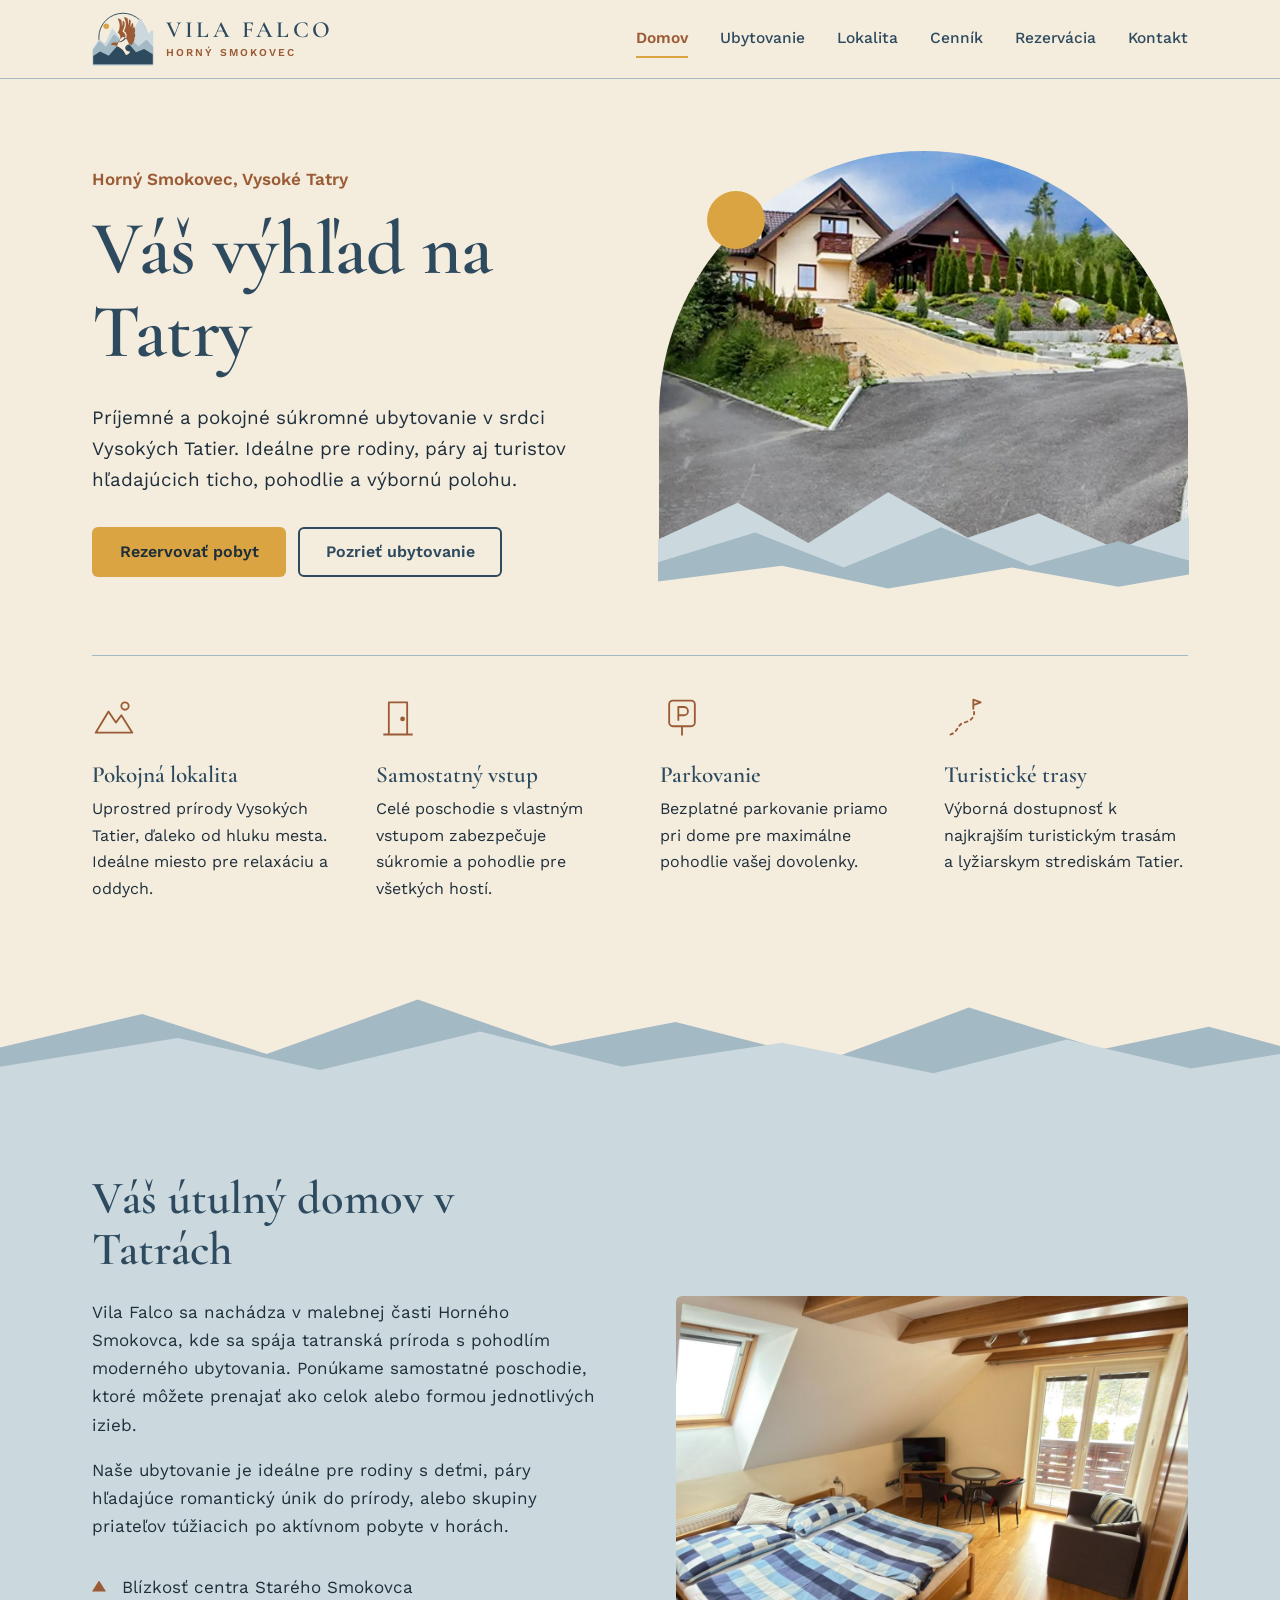
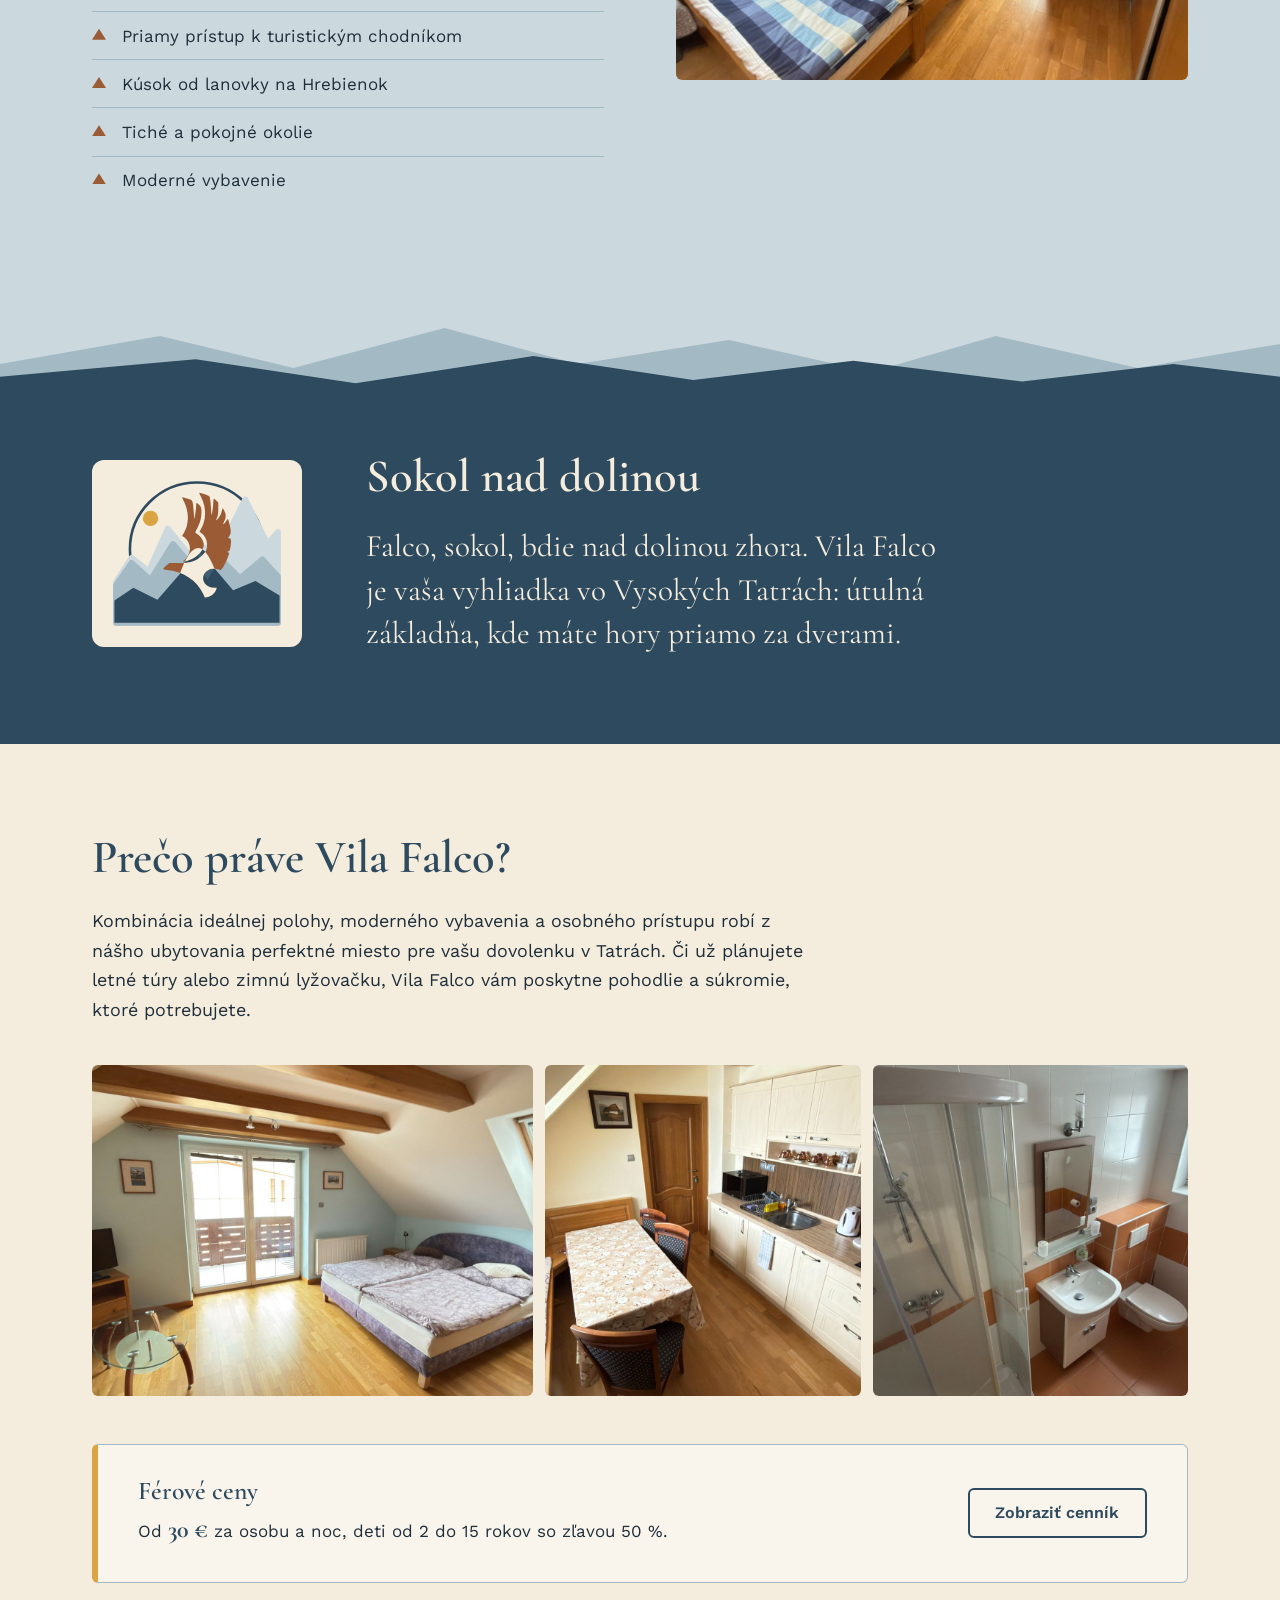
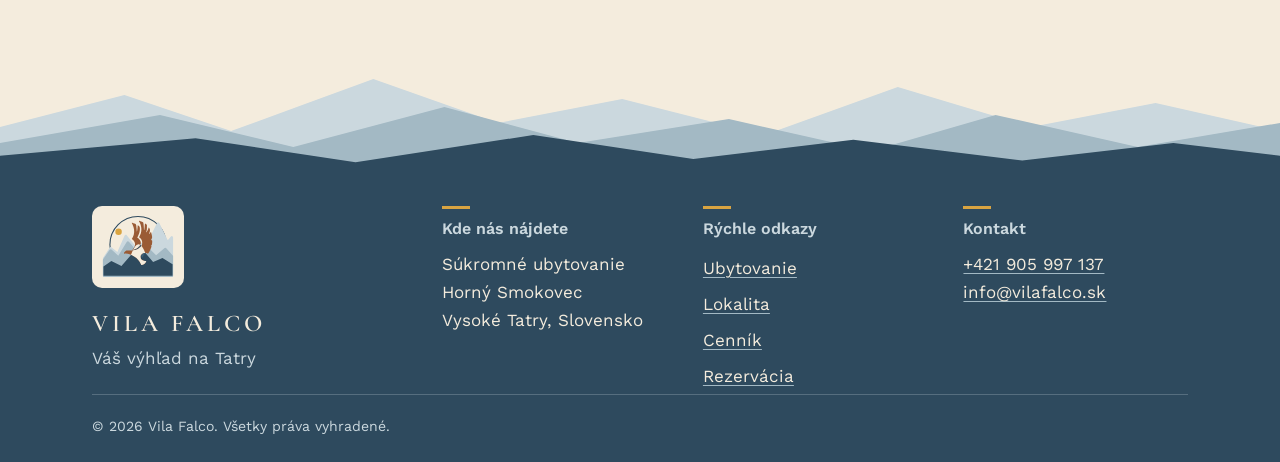
==== index.html @ 74155519 "Add files via upload" ====
<!DOCTYPE html>
<html lang="sk" class="no-js">
<head>
  <meta charset="UTF-8">
  <meta name="viewport" content="width=device-width, initial-scale=1">

  <!-- =========================================================
       SEO: názov a popis tejto stránky (zobrazuje Google)
       ========================================================= -->
  <title>Vila Falco – súkromné ubytovanie v Hornom Smokovci, Vysoké Tatry</title>
  <meta name="description" content="Vila Falco ponúka príjemné a pokojné súkromné ubytovanie v Hornom Smokovci, v srdci Vysokých Tatier.">
  <link rel="canonical" href="https://vilafalco.sk/">

  <!-- Náhľad pri zdieľaní odkazu (Facebook, WhatsApp, Messenger…) -->
  <meta property="og:type" content="website">
  <meta property="og:locale" content="sk_SK">
  <meta property="og:site_name" content="Vila Falco">
  <meta property="og:title" content="Vila Falco – Váš výhľad na Tatry">
  <meta property="og:description" content="Vila Falco ponúka príjemné a pokojné súkromné ubytovanie v Hornom Smokovci, v srdci Vysokých Tatier.">
  <meta property="og:url" content="https://vilafalco.sk/">
  <meta property="og:image" content="https://vilafalco.sk/fotky/vila-falco-dom.jpg">

  <!-- Ikony stránky (favicon) -->
  <link rel="icon" href="favicon.ico" sizes="any">
  <link rel="icon" type="image/png" sizes="32x32" href="favicon-32.png">
  <link rel="apple-touch-icon" href="apple-touch-icon.png">
  <link rel="manifest" href="site.webmanifest">
  <meta name="theme-color" content="#2E4A5E">

  <!-- Písma a štýly -->
  <link rel="preconnect" href="https://fonts.googleapis.com">
  <link rel="preconnect" href="https://fonts.gstatic.com" crossorigin>
  <link rel="stylesheet" href="https://fonts.googleapis.com/css2?family=Cormorant+Garamond:wght@500;600&family=Work+Sans:wght@400;500;600&display=swap">
  <link rel="stylesheet" href="styles.css">
  <script>document.documentElement.classList.replace('no-js', 'js');</script>
  <script src="script.js" defer></script>
</head>
<body>
  <a class="skip-link" href="#obsah">Preskočiť na obsah</a>

  <!-- =========================================================
       HLAVIČKA – rovnaká na všetkých stránkach.
       Pri zmene menu ju upravte na každej stránke.
       aria-current="page" označuje stránku, na ktorej ste.
       ========================================================= -->
  <header class="site-header">
    <div class="header-inner">
      <a href="index.html" class="brand" aria-label="Vila Falco, Horný Smokovec – úvodná stránka">
        <img src="vila-falco-badge.svg" alt="" class="brand-badge" width="200" height="174">
        <span class="brand-text" aria-hidden="true">
          <span class="brand-name">Vila Falco</span>
          <span class="brand-place">Horný Smokovec</span>
        </span>
      </a>

      <button class="menu-toggle" type="button" aria-expanded="false" aria-controls="hlavne-menu">
        <span class="menu-toggle-bars" aria-hidden="true"></span>
        Menu
      </button>

      <nav id="hlavne-menu" class="main-nav" aria-label="Hlavné menu">
        <ul>
          <li><a href="index.html" aria-current="page">Domov</a></li>
          <li><a href="ubytovanie.html">Ubytovanie</a></li>
          <li><a href="lokalita.html">Lokalita</a></li>
          <li><a href="cennik.html">Cenník</a></li>
          <li><a href="rezervacia.html">Rezervácia</a></li>
          <li><a href="kontakt.html">Kontakt</a></li>
        </ul>
      </nav>
    </div>
  </header>

  <main id="obsah">

    <!-- =========================================================
         TEXT: Úvod (hero)
         FOTKA: fotky/vila-falco-dom.jpg
         ========================================================= -->
    <section class="hero">
      <div class="container hero-grid">
        <div>
          <p class="hero-place">Horný Smokovec, Vysoké Tatry</p>
          <h1>Váš výhľad na Tatry</h1>
          <p class="lead">Príjemné a pokojné súkromné ubytovanie v srdci Vysokých Tatier. Ideálne pre rodiny, páry aj turistov hľadajúcich ticho, pohodlie a výbornú polohu.</p>
          <div class="button-row">
            <a href="rezervacia.html" class="btn btn-primary">Rezervovať pobyt</a>
            <a href="ubytovanie.html" class="btn btn-secondary">Pozrieť ubytovanie</a>
          </div>
        </div>
        <figure class="hero-photo">
          <img src="fotky/vila-falco-dom.jpg"
               alt="Vila Falco v Hornom Smokovci – dom s príjazdovou cestou a parkoviskom, okolo smreky a zeleň"
               width="1385" height="779" fetchpriority="high">
        </figure>
      </div>
    </section>

    <!-- =========================================================
         TEXT: Štyri výhody
         ========================================================= -->
    <section class="section" style="padding-top: 0;" aria-labelledby="vyhody-nadpis">
      <div class="container">
        <h2 id="vyhody-nadpis" class="visually-hidden">Prečo sa vám u nás bude páčiť</h2>
        <div class="features">

          <div class="feature">
            <svg class="feature-icon" viewBox="0 0 48 48" fill="none" stroke="currentColor" stroke-width="2" stroke-linejoin="round" aria-hidden="true"><circle cx="36" cy="11" r="4"/><path d="M4 40 18 17l8 12 6-8 12 19z"/></svg>
            <h3>Pokojná lokalita</h3>
            <p>Uprostred prírody Vysokých Tatier, ďaleko od hluku mesta. Ideálne miesto pre relaxáciu a oddych.</p>
          </div>

          <div class="feature">
            <svg class="feature-icon" viewBox="0 0 48 48" fill="none" stroke="currentColor" stroke-width="2" stroke-linejoin="round" aria-hidden="true"><path d="M14 42V7h20v35M8 42h32"/><circle cx="29" cy="25" r="1.6" fill="currentColor"/></svg>
            <h3>Samostatný vstup</h3>
            <p>Celé poschodie s vlastným vstupom zabezpečuje súkromie a pohodlie pre všetkých hostí.</p>
          </div>

          <div class="feature">
            <svg class="feature-icon" viewBox="0 0 48 48" fill="none" stroke="currentColor" stroke-width="2" stroke-linejoin="round" aria-hidden="true"><rect x="10" y="5" width="28" height="28" rx="4"/><path d="M20 27V12h6a4.5 4.5 0 0 1 0 9h-6M24 33v10"/></svg>
            <h3>Parkovanie</h3>
            <p>Bezplatné parkovanie priamo pri dome pre maximálne pohodlie vašej dovolenky.</p>
          </div>

          <div class="feature">
            <svg class="feature-icon" viewBox="0 0 48 48" fill="none" stroke="currentColor" stroke-width="2" stroke-linecap="round" stroke-linejoin="round" aria-hidden="true"><path d="M7 42c9-3 7-11 15-13s13-7 10-15" stroke-dasharray="3 4"/><path d="M32 4v10M32 4l8 3-8 3"/></svg>
            <h3>Turistické trasy</h3>
            <p>Výborná dostupnosť k najkrajším turistickým trasám a lyžiarskym strediskám Tatier.</p>
          </div>

        </div>
      </div>
    </section>

    <!-- =========================================================
         TEXT: Váš útulný domov v Tatrách
         FOTKA: fotky/izba-s-balkonom.jpg
         ========================================================= -->
    <div class="ridge ridge--to-mist" aria-hidden="true"></div>
    <section class="section section--mist">
      <div class="container split">
        <div>
          <h2>Váš útulný domov v Tatrách</h2>
          <p>Vila Falco sa nachádza v malebnej časti Horného Smokovca, kde sa spája tatranská príroda s pohodlím moderného ubytovania. Ponúkame samostatné poschodie, ktoré môžete prenajať ako celok alebo formou jednotlivých izieb.</p>
          <p>Naše ubytovanie je ideálne pre rodiny s deťmi, páry hľadajúce romantický únik do prírody, alebo skupiny priateľov túžiacich po aktívnom pobyte v horách.</p>
          <ul class="peak-list">
            <li>Blízkosť centra Starého Smokovca</li>
            <li>Priamy prístup k turistickým chodníkom</li>
            <li>Kúsok od lanovky na Hrebienok</li>
            <li>Tiché a pokojné okolie</li>
            <li>Moderné vybavenie</li>
          </ul>
        </div>
        <figure class="split-media">
          <img src="fotky/izba-s-balkonom.jpg"
               alt="Svetlá podkrovná izba s manželskou posteľou, drevenými trámami, stolíkom a dverami na balkón"
               width="1600" height="900" loading="lazy">
        </figure>
      </div>
    </section>

    <!-- =========================================================
         TEXT: Príbeh názvu
         ========================================================= -->
    <div class="ridge ridge--to-blue ridge--on-mist" aria-hidden="true"></div>
    <section class="story" aria-labelledby="pribeh-nadpis">
      <div class="container story-grid">
        <img src="vila-falco-badge.svg" alt="" class="story-badge" width="200" height="174" loading="lazy">
        <div>
          <h2 id="pribeh-nadpis">Sokol nad dolinou</h2>
          <p class="story-text">Falco, sokol, bdie nad dolinou zhora. Vila Falco je vaša vyhliadka vo Vysokých Tatrách: útulná základňa, kde máte hory priamo za dverami.</p>
        </div>
      </div>
    </section>

    <!-- =========================================================
         TEXT: Prečo práve Vila Falco? + malá galéria
         FOTKY: fotky/izba-svetla.jpg, fotky/kuchyna.jpg, fotky/kupelna-oranzova.jpg
         ========================================================= -->
    <section class="section">
      <div class="container">
        <div class="intro">
          <h2>Prečo práve Vila Falco?</h2>
          <p>Kombinácia ideálnej polohy, moderného vybavenia a osobného prístupu robí z nášho ubytovania perfektné miesto pre vašu dovolenku v Tatrách. Či už plánujete letné túry alebo zimnú lyžovačku, Vila Falco vám poskytne pohodlie a súkromie, ktoré potrebujete.</p>
        </div>

        <div class="gallery">
          <figure>
            <img src="fotky/izba-svetla.jpg" alt="Podkrovná izba s manželskou posteľou, televízorom a dverami na drevený balkón" width="1600" height="900" loading="lazy">
          </figure>
          <figure>
            <img src="fotky/kuchyna.jpg" alt="Spoločná kuchyňa s varnou doskou, mikrovlnkou, rýchlovarnou kanvicou a jedálenským kútom" width="1600" height="900" loading="lazy">
          </figure>
          <figure>
            <img src="fotky/kupelna-oranzova.jpg" alt="Kúpeľňa so sprchovacím kútom, umývadlom a toaletou" width="1600" height="900" loading="lazy">
          </figure>
        </div>

        <!-- CENA na úvodnej stránke – pri zmene cenníka upravte aj tu -->
        <div class="price-strip">
          <div>
            <h2>Férové ceny</h2>
            <p>Od <strong>30 €</strong> za osobu a noc, deti od 2 do 15 rokov so zľavou 50 %.</p>
          </div>
          <a href="cennik.html" class="btn btn-secondary">Zobraziť cenník</a>
        </div>
      </div>
    </section>

  </main>

  <!-- =========================================================
       PÄTIČKA – rovnaká na všetkých stránkach.
       Kontakty upravte tu (a v rovnakej časti ostatných stránok).
       ========================================================= -->
  <div class="ridge ridge--to-blue" aria-hidden="true"></div>
  <footer class="site-footer">
    <div class="container">
      <div class="footer-grid">
        <div>
          <img src="vila-falco-badge.svg" alt="Logo Vila Falco" class="footer-badge" width="200" height="174" loading="lazy">
          <p class="footer-name">Vila Falco</p>
          <p class="footer-tagline">Váš výhľad na Tatry</p>
        </div>

        <div>
          <h2 class="footer-heading">Kde nás nájdete</h2>
          <p>Súkromné ubytovanie<br>Horný Smokovec<br>Vysoké Tatry, Slovensko</p>
        </div>

        <nav aria-label="Rýchle odkazy">
          <h2 class="footer-heading">Rýchle odkazy</h2>
          <ul class="footer-links">
            <li><a href="ubytovanie.html">Ubytovanie</a></li>
            <li><a href="lokalita.html">Lokalita</a></li>
            <li><a href="cennik.html">Cenník</a></li>
            <li><a href="rezervacia.html">Rezervácia</a></li>
          </ul>
        </nav>

        <div>
          <h2 class="footer-heading">Kontakt</h2>
          <p>
            <a href="tel:+421905997137">+421 905 997 137</a><br>
            <a href="mailto:info@vilafalco.sk">info@vilafalco.sk</a>
          </p>
        </div>
      </div>

      <p class="footer-bottom">&copy; 2026 Vila Falco. Všetky práva vyhradené.</p>
    </div>
  </footer>
</body>
</html>
---- styles.css ----
/* =====================================================================
   VILA FALCO – spoločné štýly pre všetky stránky
   ---------------------------------------------------------------------
   Pre bežné úpravy (texty, ceny, fotky) tento súbor nepotrebujete.
   Farby a písma značky sú v sekcii 1 – stačí zmeniť hodnotu tam.
   ===================================================================== */


/* ---------- 1. ZNAČKA: farby a písma ---------- */
:root {
  --tatra:  #2E4A5E;   /* Tatra blue – hlavná farba */
  --timber: #9A5B35;   /* Timber – sekundárna */
  --honey:  #D9A441;   /* Honey – tlačidlá a drobné akcenty */
  --cream:  #F4ECDD;   /* Cream – pozadie */
  --mist:   #CBD8DE;   /* svetlý horský odtieň */
  --slate:  #A3B9C4;   /* tmavší horský odtieň */
  --ink:    #1E2E3A;   /* tmavý text (lepšia čitateľnosť) */
  --paper:  #FAF5EC;   /* svetlé plochy na krémovom pozadí */

  --font-display: 'Cormorant Garamond', Georgia, 'Times New Roman', serif;
  --font-body: 'Work Sans', system-ui, -apple-system, 'Segoe UI', Roboto, Arial, sans-serif;

  --radius: 6px;
  --max: 1160px;
}


/* ---------- 2. Základ ---------- */
*, *::before, *::after { box-sizing: border-box; }

html { -webkit-text-size-adjust: 100%; scroll-padding-top: 6rem; }

body {
  margin: 0;
  font-family: var(--font-body);
  font-size: 1.0625rem;
  line-height: 1.65;
  color: var(--ink);
  background: var(--cream);
}

img { max-width: 100%; height: auto; display: block; }
figure { margin: 0; }

h1, h2, h3 {
  font-family: var(--font-display);
  font-weight: 600;
  color: var(--tatra);
  line-height: 1.1;
  margin: 0 0 0.5em;
}
h1 { font-size: clamp(2.75rem, 9vw, 4.75rem); letter-spacing: -0.01em; }
h2 { font-size: clamp(2rem, 5.5vw, 2.9rem); }
h3 { font-size: 1.5rem; }

p { margin: 0 0 1em; }

a { color: var(--tatra); text-underline-offset: 3px; }
a:hover { color: var(--timber); }

/* Viditeľný rámik pri ovládaní klávesnicou */
:focus-visible { outline: 3px solid var(--tatra); outline-offset: 3px; border-radius: 2px; }
.site-footer :focus-visible,
.story :focus-visible { outline-color: var(--cream); }

.skip-link {
  position: absolute; left: 1rem; top: -4rem; z-index: 300;
  background: var(--tatra); color: var(--cream);
  padding: 0.7rem 1.1rem; border-radius: var(--radius); text-decoration: none;
}
.skip-link:focus { top: 1rem; color: var(--cream); }

.container { width: 100%; max-width: var(--max); margin: 0 auto; padding: 0 1.25rem; }

.section { padding: 3.5rem 0; }
.section--mist { background: var(--mist); }

.lead { font-size: 1.18rem; max-width: 34rem; }

@media (min-width: 768px) {
  .container { padding: 0 2rem; }
}
@media (min-width: 960px) {
  .section { padding: 5.5rem 0; }
}


/* ---------- 3. Tlačidlá ---------- */
.btn {
  display: inline-flex; align-items: center; justify-content: center;
  min-height: 50px; padding: 0.8rem 1.6rem;
  border: 2px solid transparent; border-radius: var(--radius);
  font: 600 1rem/1.2 var(--font-body);
  text-decoration: none; cursor: pointer;
  transition: background-color .2s, color .2s, border-color .2s;
}
.btn-primary { background: var(--honey); color: var(--ink); }
.btn-primary:hover { background: #C8922F; color: var(--ink); }
.btn-secondary { background: transparent; border-color: var(--tatra); color: var(--tatra); }
.btn-secondary:hover { background: var(--tatra); color: var(--cream); }

.button-row { display: flex; flex-wrap: wrap; gap: 0.75rem; margin-top: 2rem; }


/* ---------- 4. Hlavička a menu ---------- */
.site-header {
  position: sticky; top: 0; z-index: 100;
  background: var(--cream);
  border-bottom: 1px solid var(--slate);
}
.header-inner {
  position: relative;
  display: flex; align-items: center; justify-content: space-between; gap: 1rem;
  max-width: var(--max); margin: 0 auto; padding: 0.6rem 1.25rem;
}

.brand { display: flex; align-items: center; gap: 0.75rem; text-decoration: none; }
.brand-badge { width: 52px; height: auto; }
.brand-text { display: flex; flex-direction: column; line-height: 1; }
.brand-name {
  font-family: var(--font-display); font-weight: 600; font-size: 1.3rem;
  letter-spacing: 0.14em; text-transform: uppercase; color: var(--tatra); white-space: nowrap;
}
@media (min-width: 960px) { .brand-name { font-size: 1.45rem; letter-spacing: 0.16em; } }
.brand-place {
  margin-top: 0.35rem; white-space: nowrap;
  font-size: 0.66rem; font-weight: 600; letter-spacing: 0.2em;
  text-transform: uppercase; color: var(--timber);
}

.main-nav ul { list-style: none; margin: 0; padding: 0; }
.main-nav a { color: var(--tatra); text-decoration: none; font-weight: 500; }
.main-nav a[aria-current="page"] { color: var(--timber); font-weight: 600; }

/* Tlačidlo menu (mobil) */
.menu-toggle { display: none; }
.js .menu-toggle {
  display: inline-flex; align-items: center; gap: 0.55rem;
  min-height: 44px; padding: 0.5rem 0.9rem;
  background: transparent; border: 1.5px solid var(--tatra); border-radius: var(--radius);
  color: var(--tatra); font: 600 0.9rem var(--font-body); cursor: pointer;
}
.menu-toggle-bars,
.menu-toggle-bars::before,
.menu-toggle-bars::after {
  display: block; width: 18px; height: 2px; background: currentColor; position: relative;
}
.menu-toggle-bars::before, .menu-toggle-bars::after { content: ""; position: absolute; left: 0; }
.menu-toggle-bars::before { top: -6px; }
.menu-toggle-bars::after { top: 6px; }

/* Rozbalené menu na mobile */
.js .main-nav {
  display: none;
  position: absolute; top: 100%; left: 0; right: 0;
  background: var(--cream); border-bottom: 1px solid var(--slate);
}
.js .main-nav.is-open { display: block; }
.js .main-nav a { display: block; padding: 0.95rem 1.25rem; border-top: 1px solid var(--mist); }

/* Bez JavaScriptu: menu sa zobrazí pod logom */
.no-js .header-inner { flex-wrap: wrap; }
.no-js .main-nav { width: 100%; }
.no-js .main-nav ul { display: flex; flex-wrap: wrap; gap: 0.25rem 1.25rem; }

@media (min-width: 960px) {
  .header-inner { padding: 0.75rem 2rem; }
  .brand-badge { width: 62px; }
  .js .menu-toggle { display: none; }
  .js .main-nav, .main-nav {
    display: block; position: static; width: auto; border: 0; background: none;
  }
  .main-nav ul, .no-js .main-nav ul { display: flex; gap: 2rem; }
  .js .main-nav a, .main-nav a {
    position: relative; display: block; padding: 0.4rem 0; border: 0; font-size: 0.97rem;
  }
  .main-nav a::after {
    content: ""; position: absolute; left: 0; right: 0; bottom: 0; height: 2px;
    background: var(--honey); transform: scaleX(0); transform-origin: left; transition: transform .2s;
  }
  .main-nav a:hover::after,
  .main-nav a[aria-current="page"]::after { transform: scaleX(1); }
}


/* ---------- 5. Horské hrebene (oddeľovače sekcií) ---------- */
.ridge {
  display: block; height: 56px; margin-bottom: -1px;
  background-repeat: no-repeat; background-size: 100% 100%;
}
@media (min-width: 960px) { .ridge { height: 96px; } }

/* do svetlomodrej sekcie */
.ridge--to-mist {
  background-image: url("data:image/svg+xml,%3Csvg xmlns='http://www.w3.org/2000/svg' viewBox='0 0 1440 120' preserveAspectRatio='none'%3E%3Cpolygon fill='%23A3B9C4' points='0,120 0,72 160,30 300,80 470,12 620,70 760,40 930,88 1090,22 1240,74 1360,46 1440,70 1440,120'/%3E%3Cpolygon fill='%23CBD8DE' points='0,120 0,96 200,60 360,100 540,52 700,96 880,66 1050,104 1200,62 1340,98 1440,80 1440,120'/%3E%3C/svg%3E");
}
/* do tmavomodrej sekcie / pätičky */
.ridge--to-blue {
  background-image: url("data:image/svg+xml,%3Csvg xmlns='http://www.w3.org/2000/svg' viewBox='0 0 1440 120' preserveAspectRatio='none'%3E%3Cpolygon fill='%23CBD8DE' points='0,120 0,70 140,30 260,75 420,10 560,65 700,35 860,80 1010,20 1160,70 1300,40 1440,75 1440,120'/%3E%3Cpolygon fill='%23A3B9C4' points='0,120 0,90 180,55 330,95 500,45 650,90 820,60 980,100 1120,55 1280,95 1440,65 1440,120'/%3E%3Cpolygon fill='%232E4A5E' points='0,120 0,106 220,84 400,114 600,80 780,110 960,86 1150,112 1320,90 1440,106 1440,120'/%3E%3C/svg%3E");
}
.ridge--on-mist { background-color: var(--mist); }


/* ---------- 6. Úvod (hero) ---------- */
.hero { padding: 2.5rem 0 3rem; }
.hero-grid { display: grid; gap: 2.5rem; align-items: center; }
.hero h1 { margin-bottom: 0.35em; }
.hero-place { font-weight: 600; color: var(--timber); margin-bottom: 0.9rem; }

/* Fotka v tvare oblúka s horami vpredu – ako v logu */
.hero-photo { position: relative; }
.hero-photo img {
  width: 100%; aspect-ratio: 4 / 3; object-fit: cover; object-position: 30% center;
  border-radius: 50% 50% 0 0 / 34% 34% 0 0;
}
.hero-photo::before { /* slnko */
  content: ""; position: absolute; z-index: 1;
  width: 13%; aspect-ratio: 1; border-radius: 50%;
  top: 4%; left: 6%; background: var(--honey);
}
.hero-photo::after { /* hrebene pred fotkou */
  content: ""; position: absolute; left: -1px; right: -1px; bottom: -1px; height: 24%;
  background: url("data:image/svg+xml,%3Csvg xmlns='http://www.w3.org/2000/svg' viewBox='0 0 600 120' preserveAspectRatio='none'%3E%3Cpolygon fill='%23CBD8DE' points='0,120 0,60 90,18 170,64 260,6 350,58 430,30 520,72 600,34 600,120'/%3E%3Cpolygon fill='%23A3B9C4' points='0,120 0,86 110,52 210,92 320,46 420,90 520,62 600,84 600,120'/%3E%3Cpolygon fill='%23F4ECDD' points='0,120 0,108 140,90 260,116 400,92 520,114 600,100 600,120'/%3E%3C/svg%3E") no-repeat bottom / 100% 100%;
}

@media (min-width: 960px) {
  .hero { padding: 4.5rem 0 4rem; }
  .hero-grid { grid-template-columns: 1fr 1.05fr; gap: 4rem; }
  .hero-photo img { aspect-ratio: 6 / 5; border-radius: 50% 50% 0 0 / 60% 60% 0 0; }
  .hero-photo::before { width: 11%; top: 9%; left: 9%; }
}


/* ---------- 7. Výhody (ikony) ---------- */
.features {
  display: grid; gap: 2rem 2.5rem; grid-template-columns: 1fr;
  border-top: 1px solid var(--slate); padding-top: 2.5rem;
}
.feature-icon { width: 44px; height: 44px; color: var(--timber); margin-bottom: 0.9rem; }
.feature h3 { font-size: 1.45rem; margin-bottom: 0.35em; }
.feature p { margin: 0; font-size: 1rem; }

@media (min-width: 640px) { .features { grid-template-columns: repeat(2, 1fr); } }
@media (min-width: 1024px) { .features { grid-template-columns: repeat(4, 1fr); } }


/* ---------- 8. Text + fotka vedľa seba ---------- */
.split { display: grid; gap: 2.25rem; align-items: center; }
.split-media img { width: 100%; aspect-ratio: 4 / 3; object-fit: cover; border-radius: var(--radius); }
@media (min-width: 960px) {
  .split { grid-template-columns: 1fr 1fr; gap: 4.5rem; }
  .split--reverse .split-media { order: 2; }
}

/* Odrážky v tvare malého štítu */
.peak-list { list-style: none; margin: 1.5rem 0 0; padding: 0; }
.peak-list li { position: relative; padding: 0.6rem 0 0.6rem 1.9rem; border-bottom: 1px solid var(--slate); }
.peak-list li:last-child { border-bottom: 0; }
.peak-list li::before {
  content: ""; position: absolute; left: 0; top: 1.05rem;
  width: 14px; height: 11px; background: var(--timber);
  clip-path: polygon(50% 0, 100% 100%, 0 100%);
}


/* ---------- 9. Príbeh názvu (tmavá sekcia) ---------- */
.story { background: var(--tatra); color: var(--cream); padding: 3rem 0 4rem; }
.story-grid { display: grid; gap: 2rem; align-items: center; }
.story-badge { width: 140px; background: var(--cream); padding: 0.9rem; border-radius: 12px; }
.story h2 { color: var(--cream); }
.story-text {
  font-family: var(--font-display); font-size: clamp(1.45rem, 3.6vw, 1.95rem);
  line-height: 1.4; max-width: 36rem; margin: 0;
}
@media (min-width: 960px) {
  .story { padding: 4rem 0 5.5rem; }
  .story-grid { grid-template-columns: auto 1fr; gap: 4rem; }
  .story-badge { width: 210px; padding: 1.2rem; }
}


/* ---------- 10. Galéria a cenový pás ---------- */
.intro { max-width: 46rem; }
.intro p { font-size: 1.12rem; }

.gallery { display: grid; gap: 0.75rem; grid-template-columns: 1fr 1fr; margin: 2.5rem 0 3rem; }
.gallery figure:first-child { grid-column: 1 / -1; }
.gallery img { width: 100%; aspect-ratio: 4 / 3; object-fit: cover; border-radius: var(--radius); }
@media (min-width: 768px) {
  .gallery { grid-template-columns: 1.4fr 1fr 1fr; }
  .gallery figure:first-child { grid-column: auto; }
  .gallery img { height: 100%; }
}

.price-strip {
  display: flex; flex-direction: column; gap: 1.25rem;
  background: var(--paper); border: 1px solid var(--slate); border-left: 6px solid var(--honey);
  border-radius: var(--radius); padding: 1.75rem 1.5rem;
}
.price-strip h2 { font-size: 1.6rem; margin-bottom: 0.2em; }
.price-strip p { margin: 0; }
.price-strip strong { font-family: var(--font-display); font-size: 1.5rem; color: var(--tatra); }
@media (min-width: 768px) {
  .price-strip { flex-direction: row; align-items: center; justify-content: space-between; padding: 2rem 2.5rem; }
}


/* ---------- 11. Pätička ---------- */
.site-footer { background: var(--tatra); color: var(--cream); padding: 2.5rem 0 1.5rem; }
.footer-grid { display: grid; gap: 2.25rem; }
.footer-badge { width: 92px; background: var(--cream); padding: 0.6rem; border-radius: 10px; margin-bottom: 1rem; }
.footer-name {
  font-family: var(--font-display); font-weight: 600; font-size: 1.5rem;
  letter-spacing: 0.16em; text-transform: uppercase; margin: 0;
}
.footer-tagline { color: var(--mist); margin: 0.2rem 0 0; }
.footer-heading {
  font-family: var(--font-body); font-size: 1rem; font-weight: 600; color: var(--mist);
  margin-bottom: 0.8rem;
}
.footer-heading::before {
  content: ""; display: block; width: 28px; height: 3px; background: var(--honey); margin-bottom: 0.7rem;
}
.site-footer p { margin: 0; }
.site-footer a { color: var(--cream); text-decoration-color: var(--slate); }
.site-footer a:hover { color: var(--cream); text-decoration-color: var(--honey); }
.footer-links { list-style: none; margin: 0; padding: 0; }
.footer-links a { display: inline-block; padding: 0.25rem 0; }
.footer-bottom {
  margin-top: 2.5rem; padding-top: 1.25rem; border-top: 1px solid rgba(203, 216, 222, 0.25);
  font-size: 0.88rem; color: var(--mist);
}
@media (min-width: 700px) { .footer-grid { grid-template-columns: 1fr 1fr; } }
@media (min-width: 1024px) { .footer-grid { grid-template-columns: 1.4fr 1fr 1fr 1fr; } }


/* ---------- 12. Prístupnosť: menej pohybu ---------- */
@media (prefers-reduced-motion: reduce) {
  *, *::before, *::after { transition: none !important; animation: none !important; }
}


/* ---------- 13. Pomocné ---------- */
.visually-hidden {
  position: absolute !important; width: 1px; height: 1px; overflow: hidden;
  clip: rect(0 0 0 0); white-space: nowrap; border: 0; padding: 0; margin: -1px;
}


/* =====================================================================
   PODSTRÁNKY
   ===================================================================== */

/* ---------- 14. Nadpis podstránky ---------- */
.page-head { padding: 2.75rem 0 2.25rem; }
.page-head h1 { font-size: clamp(2.6rem, 8vw, 4rem); margin-bottom: 0.25em; }
.page-head .lead { margin: 0; }
@media (min-width: 960px) { .page-head { padding: 4.5rem 0 3rem; } }

.section-title { margin-bottom: 2rem; max-width: 40rem; }
.center { text-align: center; margin-left: auto; margin-right: auto; }

/* ---------- 15. Mriežka položiek (vybavenie, atrakcie…) ---------- */
.item-grid { display: grid; gap: 2rem 2.5rem; grid-template-columns: 1fr; }
.item-grid--rule { border-top: 1px solid var(--slate); padding-top: 2.5rem; }
.item h3 { font-size: 1.4rem; margin-bottom: 0.35em; }
.item p { margin: 0; font-size: 1rem; }
.item .feature-icon { margin-bottom: 0.75rem; }
@media (min-width: 640px) { .item-grid { grid-template-columns: repeat(2, 1fr); } }
@media (min-width: 1024px) { .item-grid--3 { grid-template-columns: repeat(3, 1fr); } .item-grid--4 { grid-template-columns: repeat(4, 1fr); } }

/* ---------- 16. Fotogaléria ---------- */
.photo-grid { display: grid; gap: 0.75rem; grid-template-columns: 1fr 1fr; }
.photo-grid img { width: 100%; aspect-ratio: 4 / 3; object-fit: cover; border-radius: var(--radius); }
@media (min-width: 768px) { .photo-grid { grid-template-columns: repeat(3, 1fr); } }

/* ---------- 17. Miesto pre chýbajúcu fotku ---------- */
.placeholder {
  display: flex; align-items: center; justify-content: center; text-align: center;
  aspect-ratio: 4 / 3; padding: 1.5rem;
  border: 2px dashed var(--slate); border-radius: var(--radius);
  background: var(--paper); color: var(--tatra); font-weight: 500;
}

/* ---------- 18. Výzva na konci stránky ---------- */
.cta-block { text-align: center; padding: 1rem 0 0; }
.cta-block p { max-width: 34rem; margin: 0 auto; font-size: 1.12rem; }
.cta-block .button-row { justify-content: center; }

/* ---------- 19. Cenník ---------- */
.price-card {
  background: var(--paper); border: 1px solid var(--slate); border-top: 6px solid var(--honey);
  border-radius: var(--radius); padding: 1.75rem 1.5rem; margin-bottom: 3rem;
}
.price-card h2 { font-size: 1.6rem; }
.price-main { display: flex; flex-wrap: wrap; align-items: baseline; gap: 0.25rem 0.6rem; }
.price-main strong { font-family: var(--font-display); font-weight: 600; font-size: clamp(3.5rem, 12vw, 4.75rem); line-height: 1; color: var(--tatra); }
.price-note { color: var(--timber); font-weight: 500; margin: 0.6rem 0 0; }
.price-rows { list-style: none; margin: 1.75rem 0 0; padding: 0; border-top: 1px solid var(--slate); }
.price-rows li { display: flex; justify-content: space-between; gap: 1rem; padding: 0.85rem 0; border-bottom: 1px solid var(--slate); }
.price-rows strong { color: var(--tatra); white-space: nowrap; }
.price-extras { display: grid; gap: 1rem; margin-top: 1.75rem; }
.price-extra { background: var(--cream); border-radius: var(--radius); padding: 1.1rem 1.25rem; }
.price-extra h3 { font-size: 1.25rem; margin-bottom: 0.2em; }
.price-extra p { margin: 0; font-size: 0.97rem; }
.small-note { font-size: 0.9rem; color: var(--tatra); margin: 0.75rem 0 0; }
@media (min-width: 640px) { .price-extras { grid-template-columns: 1fr 1fr; } }
@media (min-width: 768px) { .price-card { padding: 2.5rem 3rem; } }

.narrow { max-width: 820px; margin: 0 auto; }

/* ---------- 20. Kroky rezervácie ---------- */
.steps { list-style: none; counter-reset: krok; margin: 0; padding: 0; display: grid; gap: 1.75rem; }
.steps li { counter-increment: krok; position: relative; padding-left: 3.75rem; }
.steps li::before {
  content: counter(krok);
  position: absolute; left: 0; top: 0;
  width: 2.6rem; height: 2.6rem; border-radius: 50%;
  display: flex; align-items: center; justify-content: center;
  background: var(--tatra); color: var(--cream);
  font: 600 1.25rem var(--font-display);
}
.steps h3 { font-size: 1.35rem; margin-bottom: 0.2em; }
.steps p { margin: 0; }
@media (min-width: 900px) { .steps { grid-template-columns: repeat(4, 1fr); } }

/* ---------- 21. Formuláre ---------- */
.form-card {
  background: var(--paper); border: 1px solid var(--slate); border-radius: var(--radius);
  padding: 1.75rem 1.25rem; max-width: 760px; margin: 0 auto;
}
.form-card h2 { font-size: 2rem; }
.form-row { display: grid; gap: 0 1.25rem; }
@media (min-width: 600px) { .form-row { grid-template-columns: 1fr 1fr; } .form-card { padding: 2.5rem; } }

.field { margin-bottom: 1.35rem; }
.field label { display: block; font-weight: 600; color: var(--tatra); margin-bottom: 0.4rem; }
.field input, .field select, .field textarea {
  width: 100%; min-height: 50px; padding: 0.75rem 0.9rem;
  font: 1rem var(--font-body); color: var(--ink);
  background: #fff; border: 1.5px solid var(--slate); border-radius: var(--radius);
}
.field textarea { min-height: 140px; resize: vertical; }
.field input:focus, .field select:focus, .field textarea:focus { border-color: var(--tatra); }
.field-check { display: flex; gap: 0.7rem; align-items: flex-start; margin-bottom: 1.5rem; }
.field-check input { width: 22px; height: 22px; margin-top: 0.15rem; accent-color: var(--tatra); flex-shrink: 0; }
.hp-field { position: absolute; left: -9999px; }
.form-card .btn { width: 100%; }
.form-hint { font-size: 0.93rem; margin: 1.25rem 0 0; text-align: center; }
.form-status { margin-top: 1rem; padding: 0; border-radius: var(--radius); font-weight: 500; }
.form-status.is-success { padding: 1rem; background: var(--mist); color: var(--ink); border-left: 5px solid var(--tatra); }
.form-status.is-error { padding: 1rem; background: #F6E1D3; color: var(--ink); border-left: 5px solid var(--timber); }

/* ---------- 22. Kontaktné údaje a otázky ---------- */
.contact-list { display: grid; gap: 1.5rem; margin: 0; }
.contact-list dt { font-weight: 600; color: var(--timber); margin-bottom: 0.15rem; }
.contact-list dd { margin: 0; font-size: 1.08rem; }
.muted { font-size: 0.95rem; color: var(--tatra); }

.info-box { background: var(--paper); border-radius: var(--radius); padding: 1.5rem; margin-top: 1.5rem; }
.info-box h3 { font-size: 1.4rem; }
.info-box p:last-child { margin-bottom: 0; }

.faq { max-width: 800px; margin: 0 auto; border-top: 1px solid var(--slate); }
.faq details { border-bottom: 1px solid var(--slate); }
.faq summary {
  cursor: pointer; list-style: none; position: relative;
  padding: 1.1rem 2.5rem 1.1rem 0;
  font: 600 1.35rem/1.25 var(--font-display); color: var(--tatra);
}
.faq summary::-webkit-details-marker { display: none; }
.faq summary::after {
  content: "+"; position: absolute; right: 0.25rem; top: 50%; transform: translateY(-50%);
  font: 400 1.6rem var(--font-body); color: var(--timber);
}
.faq details[open] summary::after { content: "−"; }
.faq details p { margin: 0 0 1.2rem; }
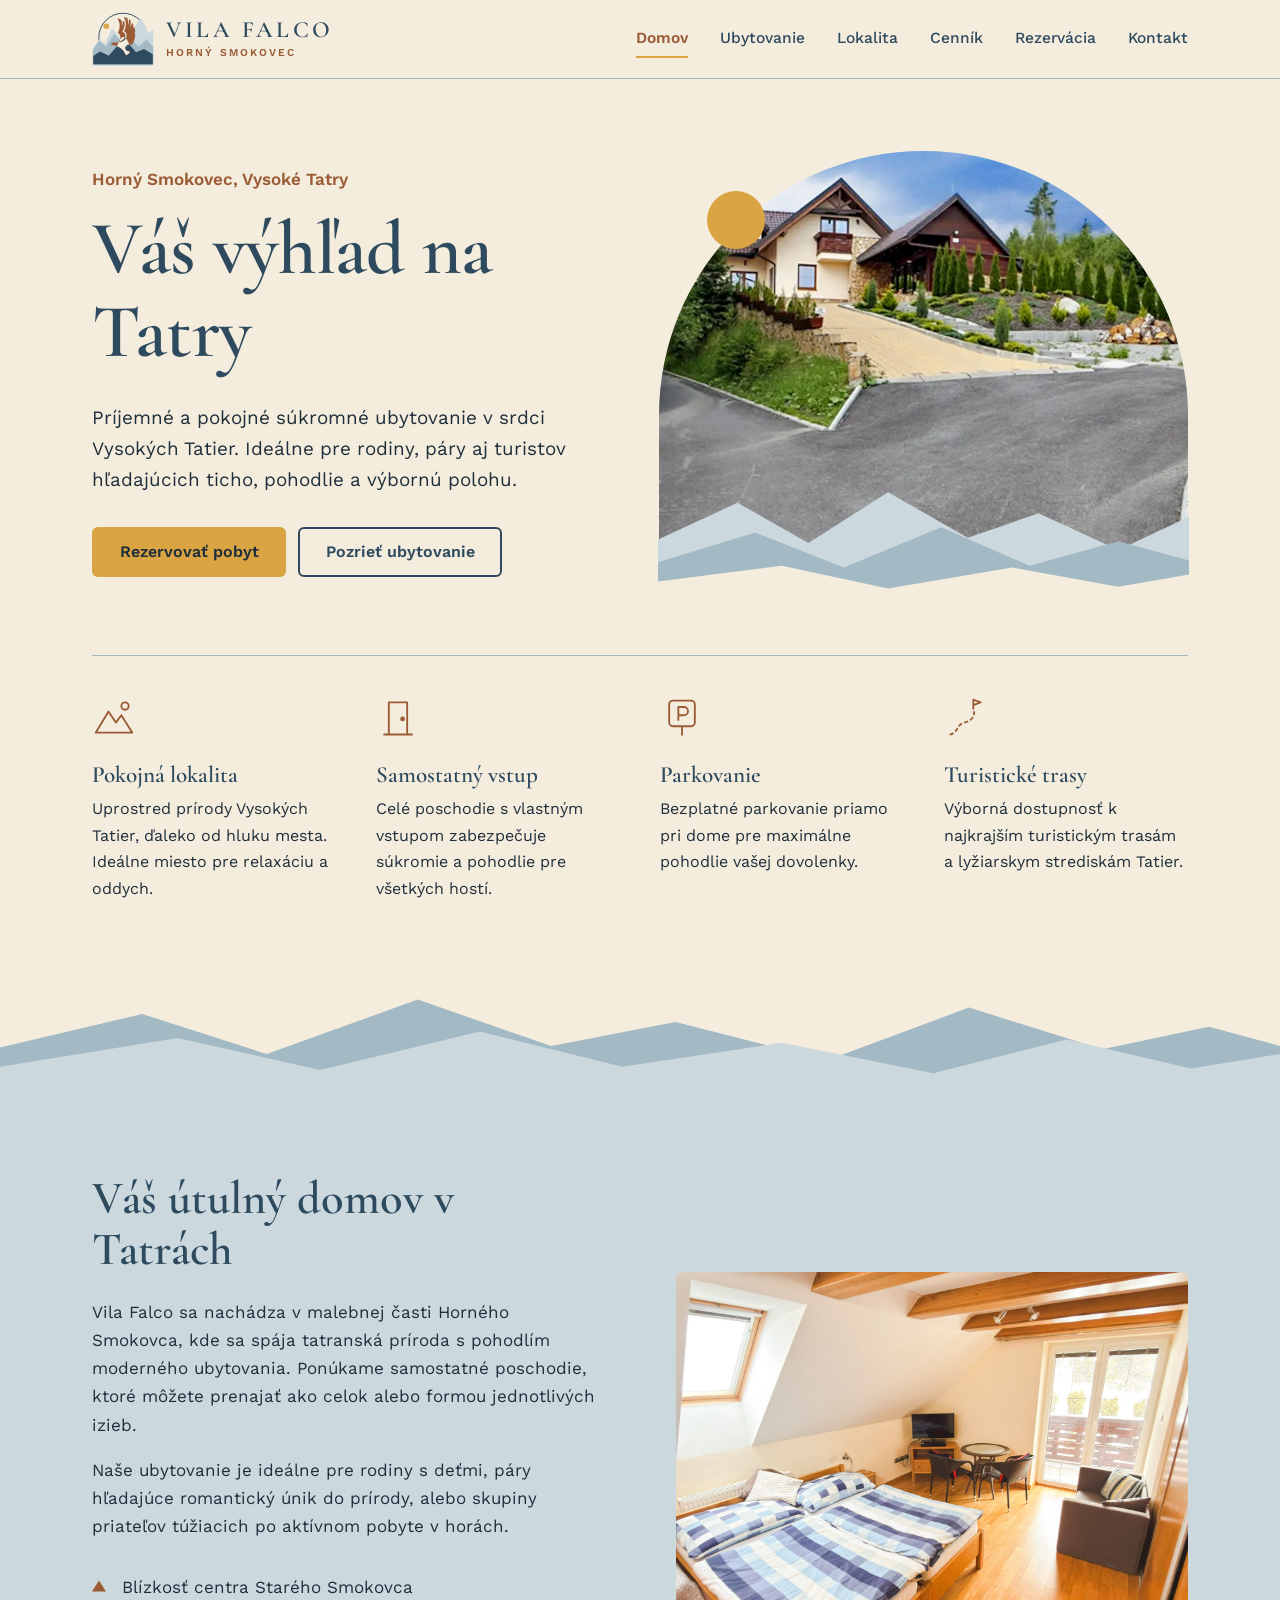
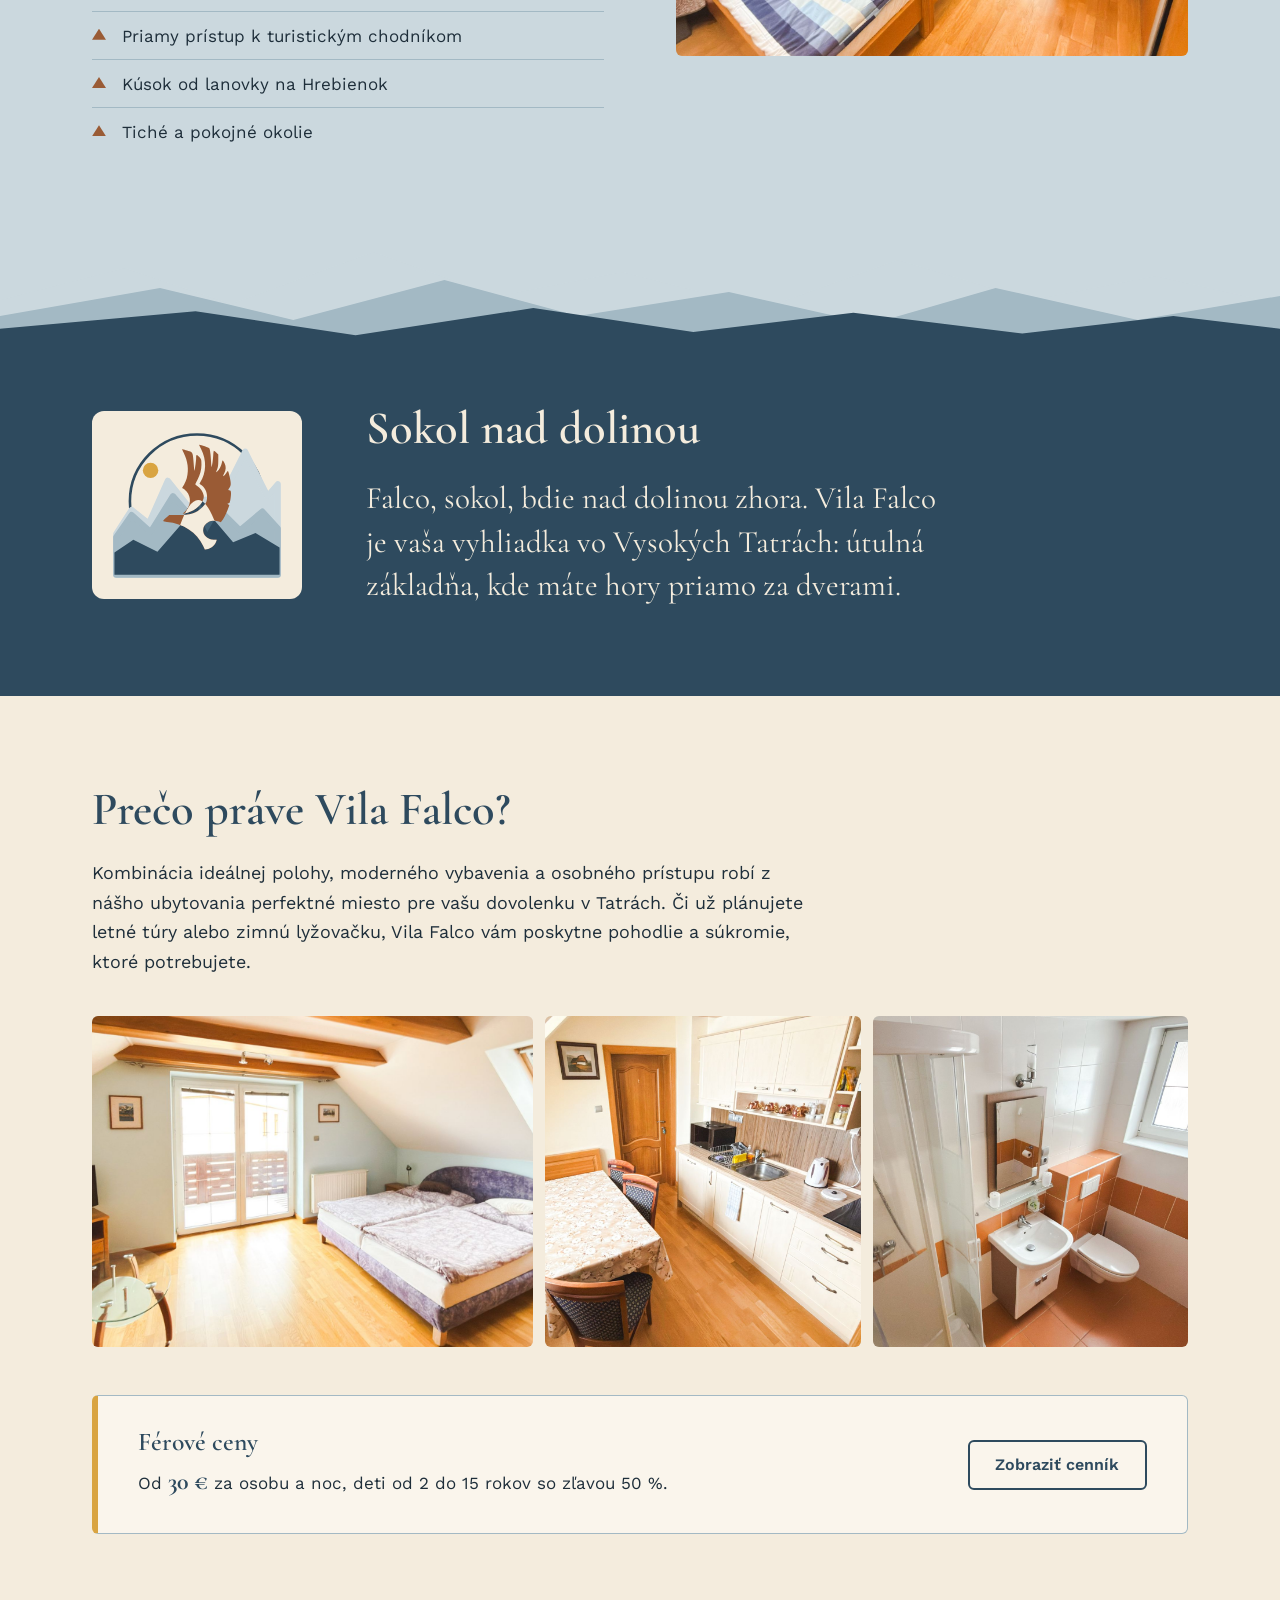
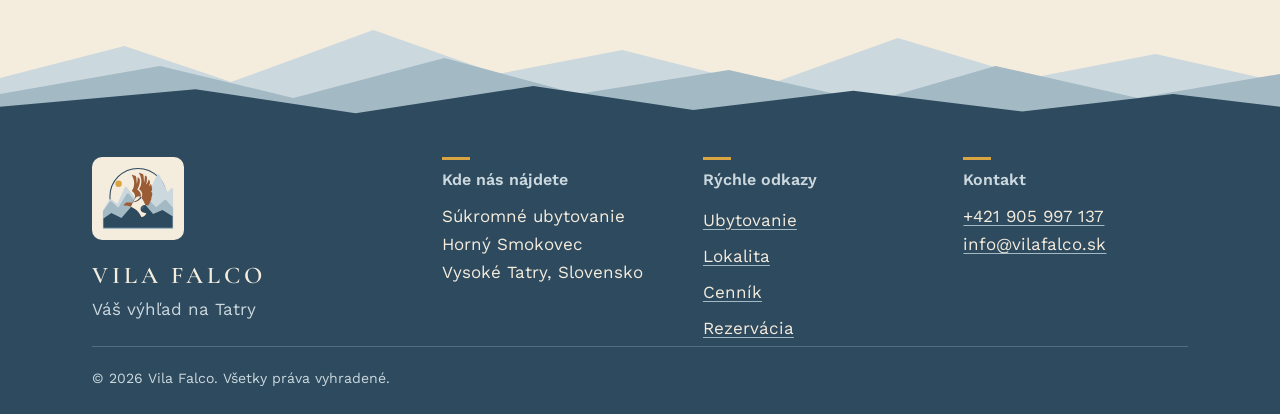
==== commit 324a6116: "Update index.html" ====
--- a/index.html
+++ b/index.html
@@ -7,8 +7,8 @@
   <!-- =========================================================
        SEO: názov a popis tejto stránky (zobrazuje Google)
        ========================================================= -->
-  <title>Vila Falco – súkromné ubytovanie v Hornom Smokovci, Vysoké Tatry</title>
-  <meta name="description" content="Vila Falco ponúka príjemné a pokojné súkromné ubytovanie v Hornom Smokovci, v srdci Vysokých Tatier.">
+  <title>Ubytovanie Horný Smokovec – Vila Falco, Vysoké Tatry</title>
+  <meta name="description" content="Útulné súkromné ubytovanie v Hornom Smokovci pre rodiny, páry aj partie priateľov. Kuchyňa, Wi-Fi a parkovanie zdarma, kúsok od Hrebienka. Férové ceny od 30 €.">
   <link rel="canonical" href="https://vilafalco.sk/">
 
   <!-- Náhľad pri zdieľaní odkazu (Facebook, WhatsApp, Messenger…) -->
@@ -16,9 +16,11 @@
   <meta property="og:locale" content="sk_SK">
   <meta property="og:site_name" content="Vila Falco">
   <meta property="og:title" content="Vila Falco – Váš výhľad na Tatry">
-  <meta property="og:description" content="Vila Falco ponúka príjemné a pokojné súkromné ubytovanie v Hornom Smokovci, v srdci Vysokých Tatier.">
+  <meta property="og:description" content="Útulné súkromné ubytovanie v Hornom Smokovci pre rodiny, páry aj partie priateľov. Kuchyňa, Wi-Fi a parkovanie zdarma, kúsok od Hrebienka. Férové ceny od 30 €.">
   <meta property="og:url" content="https://vilafalco.sk/">
   <meta property="og:image" content="https://vilafalco.sk/fotky/vila-falco-dom.jpg">
+
+  <meta name="twitter:card" content="summary_large_image">
 
   <!-- Ikony stránky (favicon) -->
   <link rel="icon" href="favicon.ico" sizes="any">
@@ -26,6 +28,49 @@
   <link rel="apple-touch-icon" href="apple-touch-icon.png">
   <link rel="manifest" href="site.webmanifest">
   <meta name="theme-color" content="#2E4A5E">
+
+  <!-- =========================================================
+       ÚDAJE PRE GOOGLE (štruktúrované dáta o ubytovaní).
+       Ak sa zmení telefón, email alebo cena, upravte aj tu.
+       ========================================================= -->
+  <script type="application/ld+json">
+  {
+    "@context": "https://schema.org",
+    "@type": "LodgingBusiness",
+    "name": "Vila Falco",
+    "description": "Príjemné a pokojné súkromné ubytovanie v Hornom Smokovci, v srdci Vysokých Tatier. Ideálne pre rodiny, páry aj skupiny priateľov.",
+    "slogan": "Váš výhľad na Tatry",
+    "url": "https://vilafalco.sk/",
+    "logo": "https://vilafalco.sk/favicon-512.png",
+    "image": [
+      "https://vilafalco.sk/fotky/vila-falco-dom.jpg",
+      "https://vilafalco.sk/fotky/izba-s-balkonom.jpg",
+      "https://vilafalco.sk/fotky/kuchyna.jpg"
+    ],
+    "telephone": "+421905997137",
+    "email": "info@vilafalco.sk",
+    "priceRange": "od 30 € / osoba / noc",
+    "currenciesAccepted": "EUR",
+    "paymentAccepted": "Hotovosť, bankový prevod",
+    "checkinTime": "14:00",
+    "checkoutTime": "10:00",
+    "petsAllowed": true,
+    "address": {
+      "@type": "PostalAddress",
+      "addressLocality": "Vysoké Tatry – Horný Smokovec",
+      "postalCode": "062 01",
+      "addressRegion": "Prešovský kraj",
+      "addressCountry": "SK"
+    },
+    "amenityFeature": [
+      { "@type": "LocationFeatureSpecification", "name": "Bezplatné parkovanie", "value": true },
+      { "@type": "LocationFeatureSpecification", "name": "Wi-Fi zadarmo", "value": true },
+      { "@type": "LocationFeatureSpecification", "name": "Plne vybavená kuchyňa", "value": true },
+      { "@type": "LocationFeatureSpecification", "name": "Samostatný vstup", "value": true },
+      { "@type": "LocationFeatureSpecification", "name": "Balkón", "value": true }
+    ]
+  }
+  </script>
 
   <!-- Písma a štýly -->
   <link rel="preconnect" href="https://fonts.googleapis.com">
@@ -148,7 +193,6 @@
             <li>Priamy prístup k turistickým chodníkom</li>
             <li>Kúsok od lanovky na Hrebienok</li>
             <li>Tiché a pokojné okolie</li>
-            <li>Moderné vybavenie</li>
           </ul>
         </div>
         <figure class="split-media">
